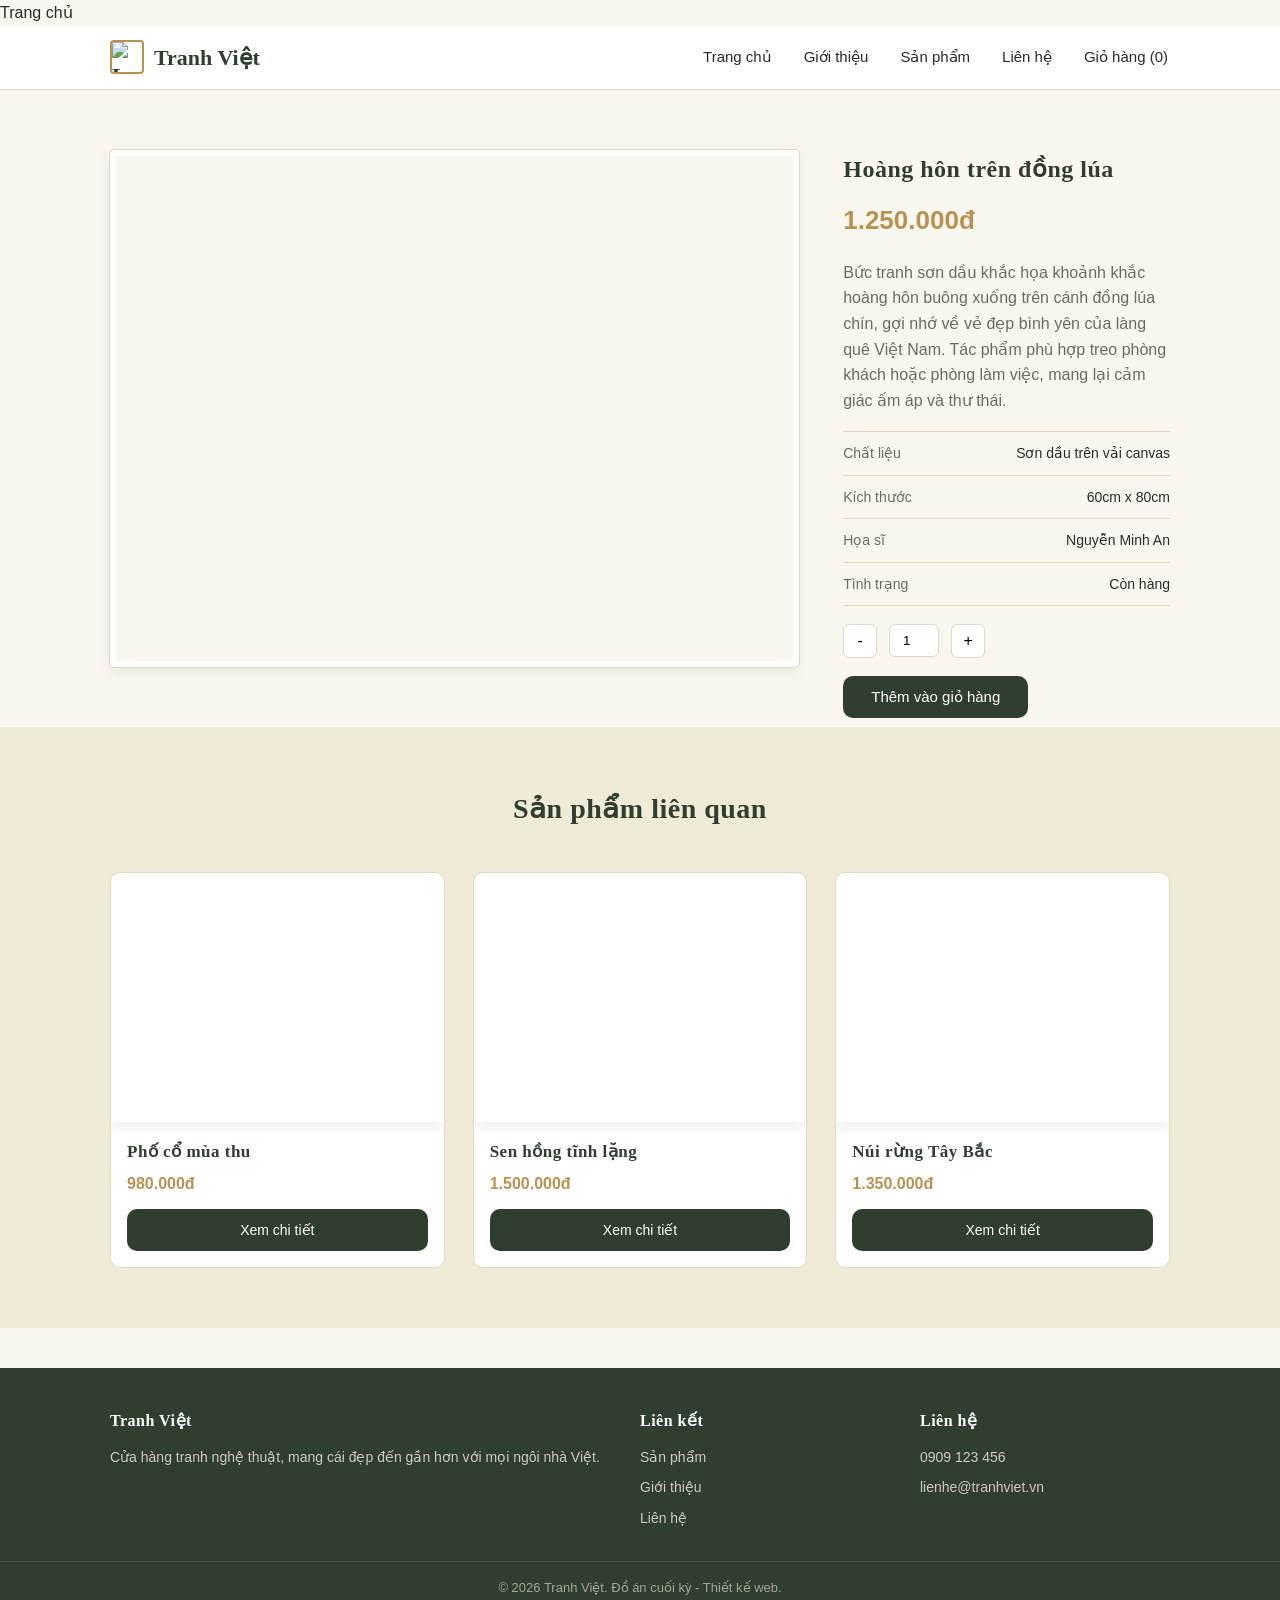
==== html/chi-tiet.html @ 5d52f6d8 "update" ====
<!DOCTYPE html>
<html lang="vi">
<head>
<meta charset="UTF-8">
<meta name="viewport" content="width=device-width, initial-scale=1.0">
<title>Tranh Việt - Chi tiết sản phẩm</title>
<link rel="stylesheet" href="../css/style.css">
<script src="../js/script.js"></script>
<a href="../index.html">Trang chủ</a>
</head>
<body>

<header>
  <div class="header-inner">
    <a href="index.html" class="logo">
      <img src="assets/logo.jpg" alt="Logo Tranh Việt" class="khung">
      Tranh Việt
    </a>
    <nav>
      <ul>
        <li><a href="index.html">Trang chủ</a></li>
        <li><a href="gioi-thieu.html">Giới thiệu</a></li>
        <li><a href="san-pham.html">Sản phẩm</a></li>
        <li><a href="lien-he.html">Liên hệ</a></li>
        <li><a href="#">Giỏ hàng (<span id="so-gio-hang">0</span>)</a></li>
      </ul>
    </nav>
    <button class="menu-toggle" aria-label="Mở menu">
      <span></span><span></span><span></span>
    </button>
  </div>
</header>

<section>
  <div class="container chi-tiet-luoi">

    <div class="tranh-art" style="background-image: url('assets/tranh1.jpg');"></div>

    <div class="chi-tiet-thong-tin">
      <h1>Hoàng hôn trên đồng lúa</h1>
      <p class="gia">1.250.000đ</p>
      <p style="color:var(--chu-nhat);">
        Bức tranh sơn dầu khắc họa khoảnh khắc hoàng hôn buông xuống trên cánh đồng lúa chín,
        gợi nhớ về vẻ đẹp bình yên của làng quê Việt Nam. Tác phẩm phù hợp treo phòng khách
        hoặc phòng làm việc, mang lại cảm giác ấm áp và thư thái.
      </p>

      <ul>
        <li><span>Chất liệu</span><span>Sơn dầu trên vải canvas</span></li>
        <li><span>Kích thước</span><span>60cm x 80cm</span></li>
        <li><span>Họa sĩ</span><span>Nguyễn Minh An</span></li>
        <li><span>Tình trạng</span><span>Còn hàng</span></li>
      </ul>

      <div class="so-luong">
        <button id="giam-so-luong" type="button">-</button>
        <input type="number" id="so-luong-mua" value="1" min="1">
        <button id="tang-so-luong" type="button">+</button>
      </div>

      <button class="btn" data-them-gio="Hoàng hôn trên đồng lúa" data-gia="1250000">Thêm vào giỏ hàng</button>
    </div>

  </div>
</section>

<section style="background: var(--nen-toi);">
  <div class="container">
    <div class="tieu-de-section">
      <h2>Sản phẩm liên quan</h2>
    </div>
    <div class="luoi-san-pham">
      <div class="the-san-pham">
        <div class="tranh-art" style="background-image: url('assets/tranh2.jpg');"></div>
        <div class="the-san-pham-noidung">
          <h3>Phố cổ mùa thu</h3>
          <p class="gia">980.000đ</p>
          <a href="chi-tiet.html" class="btn">Xem chi tiết</a>
        </div>
      </div>
      <div class="the-san-pham">
        <div class="tranh-art" style="background-image: url('assets/tranh3.jpg');"></div>
        <div class="the-san-pham-noidung">
          <h3>Sen hồng tĩnh lặng</h3>
          <p class="gia">1.500.000đ</p>
          <a href="chi-tiet.html" class="btn">Xem chi tiết</a>
        </div>
      </div>
      <div class="the-san-pham">
        <div class="tranh-art" style="background-image: url('assets/tranh6.jpg');"></div>
        <div class="the-san-pham-noidung">
          <h3>Núi rừng Tây Bắc</h3>
          <p class="gia">1.350.000đ</p>
          <a href="chi-tiet.html" class="btn">Xem chi tiết</a>
        </div>
      </div>
    </div>
  </div>
</section>

<footer>
  <div class="container footer-luoi">
    <div>
      <h3>Tranh Việt</h3>
      <p>Cửa hàng tranh nghệ thuật, mang cái đẹp đến gần hơn với mọi ngôi nhà Việt.</p>
    </div>
    <div>
      <h3>Liên kết</h3>
      <ul>
        <li><a href="san-pham.html">Sản phẩm</a></li>
        <li><a href="gioi-thieu.html">Giới thiệu</a></li>
        <li><a href="lien-he.html">Liên hệ</a></li>
      </ul>
    </div>
    <div>
      <h3>Liên hệ</h3>
      <ul>
        <li>0909 123 456</li>
        <li>lienhe@tranhviet.vn</li>
      </ul>
    </div>
  </div>
  <div class="footer-duoi">© 2026 Tranh Việt. Đồ án cuối kỳ - Thiết kế web.</div>
</footer>

<button id="len-dau-trang">↑</button>

<script src="js/script.js"></script>
</body>
</html>
---- css/style.css ----
/* ===== Biến màu & font dùng chung ===== */
:root {
  --nen: #faf7f1;
  --nen-toi: #f0ead9;
  --chu: #2a2a28;
  --chu-nhat: #6b6a63;
  --xanh: #2f3e2e;
  --vang: #b9924f;
  --vien: #e2d9c4;
  --trang: #ffffff;
  --bo-vien: 10px;
}

* {
  box-sizing: border-box;
  margin: 0;
  padding: 0;
}

body {
  font-family: "Segoe UI", Roboto, Arial, sans-serif;
  background: var(--nen);
  color: var(--chu);
  line-height: 1.6;
}

h1, h2, h3 {
  font-family: Georgia, "Times New Roman", serif;
  color: var(--xanh);
  letter-spacing: 0.5px;
}

a {
  color: inherit;
  text-decoration: none;
}

img {
  max-width: 100%;
  display: block;
}

.container {
  max-width: 1100px;
  margin: 0 auto;
  padding: 0 20px;
}

/* ===== Header ===== */
header {
  background: var(--trang);
  border-bottom: 1px solid var(--vien);
  position: sticky;
  top: 0;
  z-index: 100;
}

.header-inner {
  display: flex;
  align-items: center;
  justify-content: space-between;
  padding: 14px 20px;
  max-width: 1100px;
  margin: 0 auto;
}

.logo {
  display: flex;
  align-items: center;
  gap: 10px;
  font-family: Georgia, serif;
  font-size: 22px;
  font-weight: bold;
  color: var(--xanh);
}

.logo .khung {
  width: 34px;
  height: 34px;
  border: 2px solid var(--vang);
  border-radius: 4px;
  object-fit: cover;
}

nav ul {
  list-style: none;
  display: flex;
  gap: 28px;
}

nav a {
  font-size: 15px;
  color: var(--chu);
  padding: 6px 2px;
  border-bottom: 2px solid transparent;
  transition: border-color 0.2s, color 0.2s;
}

nav a:hover,
nav a.active {
  color: var(--vang);
  border-bottom-color: var(--vang);
}

.menu-toggle {
  display: none;
  flex-direction: column;
  gap: 5px;
  background: none;
  border: none;
  cursor: pointer;
}

.menu-toggle span {
  width: 24px;
  height: 2px;
  background: var(--xanh);
}

/* ===== Hero ===== */
.hero {
  background: var(--nen-toi);
  padding: 70px 0;
  text-align: center;
}

.hero h1 {
  font-size: 38px;
  margin-bottom: 14px;
}

.hero p {
  color: var(--chu-nhat);
  max-width: 560px;
  margin: 0 auto 26px;
}

.btn {
  display: inline-block;
  background: var(--xanh);
  color: var(--trang);
  padding: 12px 28px;
  border-radius: var(--bo-vien);
  border: none;
  cursor: pointer;
  font-size: 15px;
  transition: background 0.2s;
}

.btn:hover {
  background: var(--vang);
}

.btn-vien {
  background: transparent;
  border: 1px solid var(--xanh);
  color: var(--xanh);
}

.btn-vien:hover {
  background: var(--xanh);
  color: var(--trang);
}

/* ===== Section chung ===== */
section {
  padding: 60px 0;
}

.tieu-de-section {
  text-align: center;
  margin-bottom: 40px;
}

.tieu-de-section h2 {
  font-size: 28px;
  margin-bottom: 8px;
}

.tieu-de-section p {
  color: var(--chu-nhat);
}

/* ===== Khung tranh giả lập (không dùng ảnh thật) ===== */
.tranh-art {
  aspect-ratio: 4 / 3;
  border-radius: 4px;
  border: 6px solid var(--trang);
  outline: 1px solid var(--vien);
  box-shadow: 0 4px 14px rgba(0,0,0,0.08);
  background-size: cover;
  background-position: center;
}

/* ===== Grid sản phẩm ===== */
.luoi-san-pham {
  display: grid;
  grid-template-columns: repeat(auto-fit, minmax(230px, 1fr));
  gap: 28px;
}

.the-san-pham {
  background: var(--trang);
  border: 1px solid var(--vien);
  border-radius: var(--bo-vien);
  overflow: hidden;
  transition: transform 0.2s, box-shadow 0.2s;
}

.the-san-pham:hover {
  transform: translateY(-4px);
  box-shadow: 0 10px 22px rgba(0,0,0,0.08);
}

.the-san-pham .tranh-art {
  border-radius: 0;
  border: none;
  outline: none;
}

.the-san-pham-noidung {
  padding: 16px;
}

.the-san-pham h3 {
  font-size: 17px;
  margin-bottom: 4px;
}

.the-san-pham .gia {
  color: var(--vang);
  font-weight: bold;
  margin: 6px 0 12px;
}

.the-san-pham .btn {
  width: 100%;
  text-align: center;
  padding: 10px;
  font-size: 14px;
}

/* ===== Bộ lọc sản phẩm ===== */
.bo-loc {
  display: flex;
  gap: 10px;
  justify-content: center;
  flex-wrap: wrap;
  margin-bottom: 36px;
}

.bo-loc button {
  background: var(--trang);
  border: 1px solid var(--vien);
  padding: 8px 18px;
  border-radius: 20px;
  cursor: pointer;
  font-size: 14px;
  transition: 0.2s;
}

.bo-loc button:hover,
.bo-loc button.active {
  background: var(--xanh);
  color: var(--trang);
  border-color: var(--xanh);
}

/* ===== Giới thiệu / About ===== */
.gioi-thieu-luoi {
  display: grid;
  grid-template-columns: 1fr 1fr;
  gap: 40px;
  align-items: center;
}

.gia-tri-luoi {
  display: grid;
  grid-template-columns: repeat(auto-fit, minmax(200px, 1fr));
  gap: 24px;
  margin-top: 20px;
}

.gia-tri {
  background: var(--trang);
  border: 1px solid var(--vien);
  border-radius: var(--bo-vien);
  padding: 24px;
  text-align: center;
}

.gia-tri .bieu-tuong {
  font-size: 30px;
  margin-bottom: 10px;
}

/* ===== Chi tiết sản phẩm ===== */
.chi-tiet-luoi {
  display: grid;
  grid-template-columns: 1fr 1fr;
  gap: 44px;
}

.chi-tiet-thong-tin .gia {
  font-size: 26px;
  color: var(--vang);
  font-weight: bold;
  margin: 12px 0 18px;
}

.chi-tiet-thong-tin ul {
  list-style: none;
  margin: 18px 0;
  border-top: 1px solid var(--vien);
}

.chi-tiet-thong-tin li {
  display: flex;
  justify-content: space-between;
  padding: 10px 0;
  border-bottom: 1px solid var(--vien);
  font-size: 14px;
}

.chi-tiet-thong-tin li span:first-child {
  color: var(--chu-nhat);
}

.so-luong {
  display: flex;
  align-items: center;
  gap: 12px;
  margin: 18px 0;
}

.so-luong button {
  width: 34px;
  height: 34px;
  border: 1px solid var(--vien);
  background: var(--trang);
  cursor: pointer;
  border-radius: 6px;
  font-size: 16px;
}

.so-luong input {
  width: 50px;
  text-align: center;
  padding: 8px;
  border: 1px solid var(--vien);
  border-radius: 6px;
}

/* ===== Liên hệ ===== */
.lien-he-luoi {
  display: grid;
  grid-template-columns: 1fr 1fr;
  gap: 44px;
}

.thong-tin-lh li {
  margin-bottom: 16px;
  display: flex;
  gap: 12px;
}

.thong-tin-lh .bieu-tuong {
  color: var(--vang);
  font-size: 18px;
}

form .truong {
  margin-bottom: 16px;
}

form label {
  display: block;
  margin-bottom: 6px;
  font-size: 14px;
  color: var(--chu-nhat);
}

form input,
form textarea {
  width: 100%;
  padding: 11px 12px;
  border: 1px solid var(--vien);
  border-radius: 6px;
  font-family: inherit;
  font-size: 14px;
}

form textarea {
  resize: vertical;
  min-height: 110px;
}

.thong-bao {
  margin-top: 14px;
  padding: 12px;
  border-radius: 6px;
  font-size: 14px;
  display: none;
}

.thong-bao.hien {
  display: block;
}

.thong-bao.thanh-cong {
  background: #e7f3e6;
  color: #2f6b2c;
  border: 1px solid #bfe0bd;
}

.thong-bao.loi {
  background: #fbe8e6;
  color: #a13a30;
  border: 1px solid #f0c3bd;
}

/* ===== Footer ===== */
footer {
  background: var(--xanh);
  color: #e7e4da;
  padding: 40px 0 20px;
  margin-top: 40px;
}

.footer-luoi {
  display: grid;
  grid-template-columns: 2fr 1fr 1fr;
  gap: 30px;
  margin-bottom: 24px;
}

footer h3 {
  color: var(--trang);
  font-size: 16px;
  margin-bottom: 12px;
}

footer p, footer li {
  font-size: 14px;
  color: #cfcbbd;
}

footer ul {
  list-style: none;
}

footer li {
  margin-bottom: 8px;
}

footer li a:hover {
  color: var(--vang);
}

.footer-duoi {
  text-align: center;
  font-size: 13px;
  color: #a9a696;
  border-top: 1px solid #45543f;
  padding-top: 16px;
}

/* ===== Nút lên đầu trang ===== */
#len-dau-trang {
  position: fixed;
  bottom: 24px;
  right: 24px;
  width: 42px;
  height: 42px;
  border-radius: 50%;
  background: var(--xanh);
  color: var(--trang);
  border: none;
  cursor: pointer;
  font-size: 18px;
  display: none;
  align-items: center;
  justify-content: center;
  box-shadow: 0 4px 10px rgba(0,0,0,0.2);
}

#len-dau-trang.hien {
  display: flex;
}

/* ===== Responsive ===== */
@media (max-width: 760px) {
  nav {
    position: fixed;
    top: 63px;
    left: 0;
    right: 0;
    background: var(--trang);
    border-bottom: 1px solid var(--vien);
    display: none;
  }

  nav.mo {
    display: block;
  }

  nav ul {
    flex-direction: column;
    padding: 16px 20px;
    gap: 16px;
  }

  .menu-toggle {
    display: flex;
  }

  .gioi-thieu-luoi,
  .chi-tiet-luoi,
  .lien-he-luoi {
    grid-template-columns: 1fr;
  }

  .footer-luoi {
    grid-template-columns: 1fr;
  }

  .hero h1 {
    font-size: 28px;
  }
}
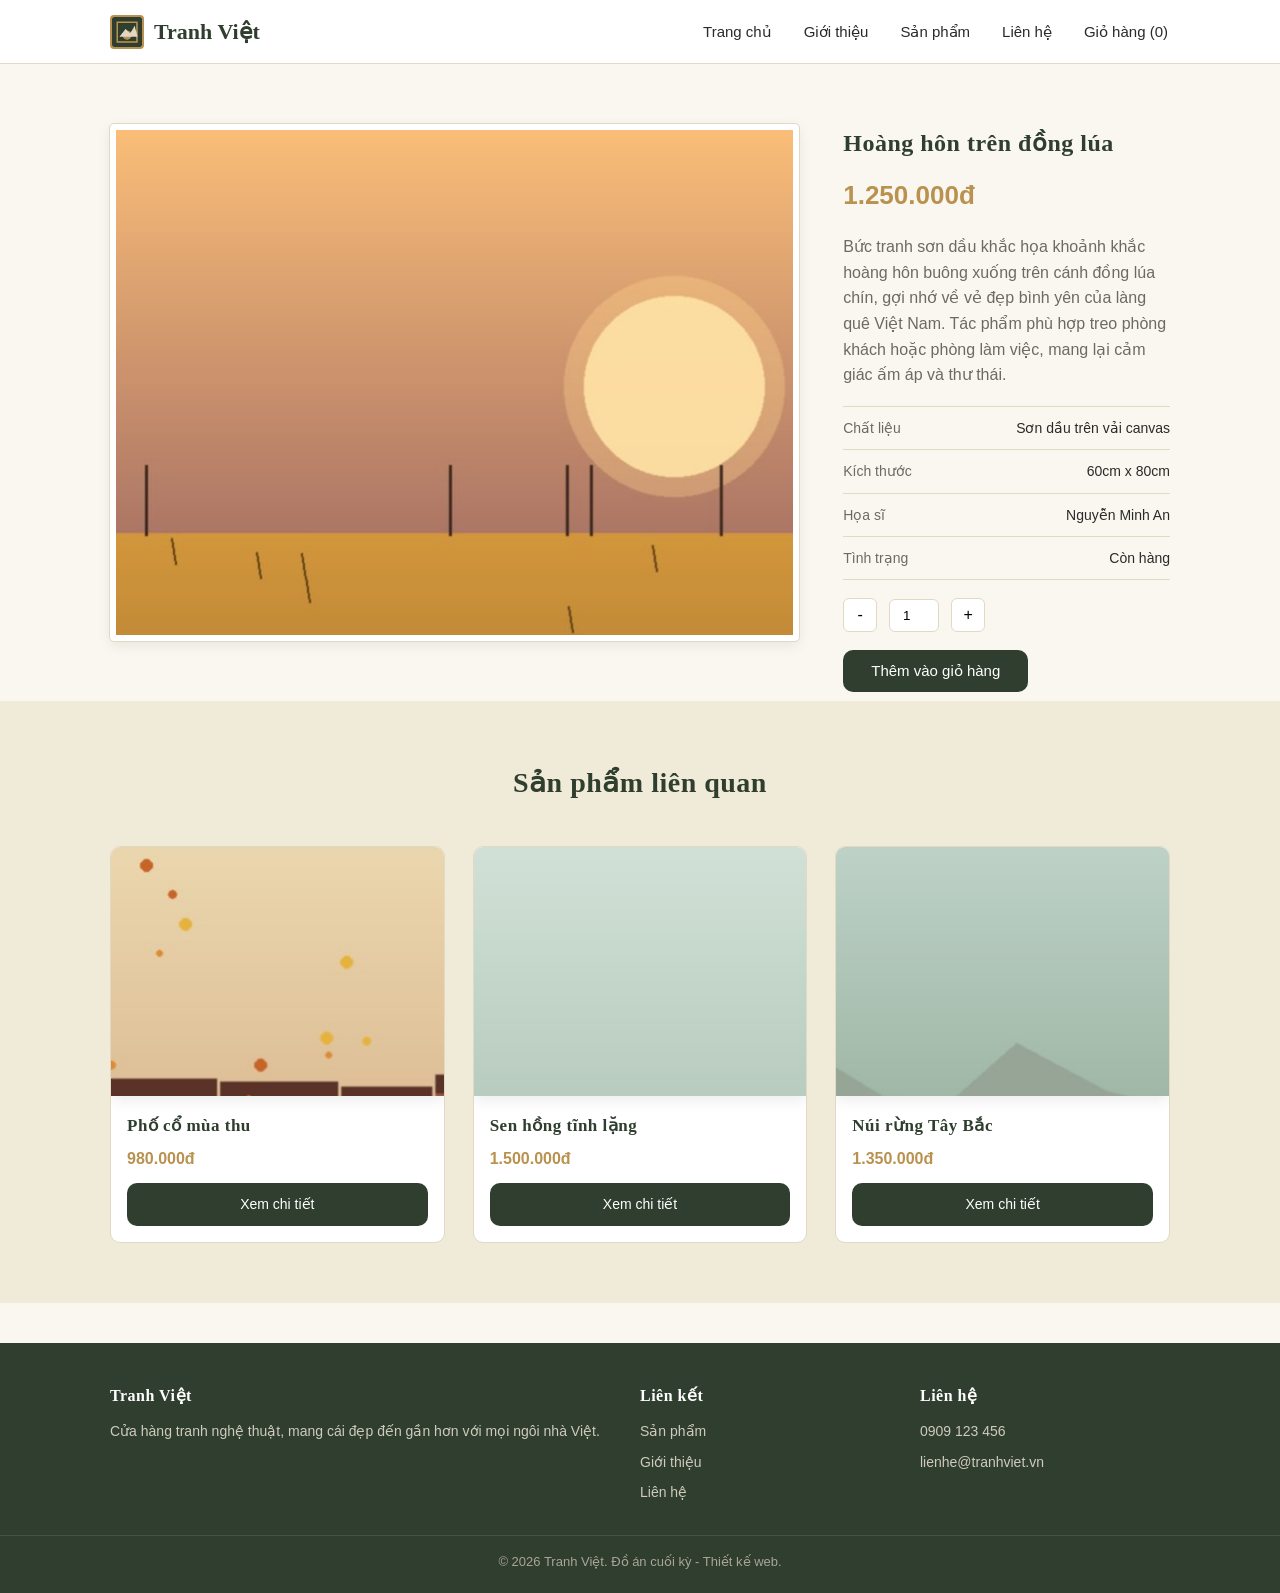
==== commit af7b0a75: "update" ====
--- a/html/chi-tiet.html
+++ b/html/chi-tiet.html
@@ -5,20 +5,18 @@
 <meta name="viewport" content="width=device-width, initial-scale=1.0">
 <title>Tranh Việt - Chi tiết sản phẩm</title>
 <link rel="stylesheet" href="../css/style.css">
-<script src="../js/script.js"></script>
-<a href="../index.html">Trang chủ</a>
 </head>
 <body>
 
 <header>
   <div class="header-inner">
-    <a href="index.html" class="logo">
-      <img src="assets/logo.jpg" alt="Logo Tranh Việt" class="khung">
+    <a href="../index.html" class="logo">
+      <img src="../assets/logo.jpg" alt="Logo Tranh Việt" class="khung">
       Tranh Việt
     </a>
     <nav>
       <ul>
-        <li><a href="index.html">Trang chủ</a></li>
+        <li><a href="../index.html">Trang chủ</a></li>
         <li><a href="gioi-thieu.html">Giới thiệu</a></li>
         <li><a href="san-pham.html">Sản phẩm</a></li>
         <li><a href="lien-he.html">Liên hệ</a></li>
@@ -34,7 +32,7 @@
 <section>
   <div class="container chi-tiet-luoi">
 
-    <div class="tranh-art" style="background-image: url('assets/tranh1.jpg');"></div>
+    <div class="tranh-art" style="background-image: url('../assets/tranh1.jpg');"></div>
 
     <div class="chi-tiet-thong-tin">
       <h1>Hoàng hôn trên đồng lúa</h1>
@@ -71,7 +69,7 @@
     </div>
     <div class="luoi-san-pham">
       <div class="the-san-pham">
-        <div class="tranh-art" style="background-image: url('assets/tranh2.jpg');"></div>
+        <div class="tranh-art" style="background-image: url('../assets/tranh2.jpg');"></div>
         <div class="the-san-pham-noidung">
           <h3>Phố cổ mùa thu</h3>
           <p class="gia">980.000đ</p>
@@ -79,7 +77,7 @@
         </div>
       </div>
       <div class="the-san-pham">
-        <div class="tranh-art" style="background-image: url('assets/tranh3.jpg');"></div>
+        <div class="tranh-art" style="background-image: url('../assets/tranh3.jpg');"></div>
         <div class="the-san-pham-noidung">
           <h3>Sen hồng tĩnh lặng</h3>
           <p class="gia">1.500.000đ</p>
@@ -87,7 +85,7 @@
         </div>
       </div>
       <div class="the-san-pham">
-        <div class="tranh-art" style="background-image: url('assets/tranh6.jpg');"></div>
+        <div class="tranh-art" style="background-image: url('../assets/tranh6.jpg');"></div>
         <div class="the-san-pham-noidung">
           <h3>Núi rừng Tây Bắc</h3>
           <p class="gia">1.350.000đ</p>
@@ -125,6 +123,6 @@
 
 <button id="len-dau-trang">↑</button>
 
-<script src="js/script.js"></script>
+<script src="../js/script.js"></script>
 </body>
 </html>
--- a/css/style.css
+++ b/css/style.css
@@ -78,8 +78,8 @@
   width: 34px;
   height: 34px;
   border: 2px solid var(--vang);
+  background: linear-gradient(135deg, #b9924f, #2f3e2e);
   border-radius: 4px;
-  object-fit: cover;
 }
 
 nav ul {
@@ -188,8 +188,6 @@
   border: 6px solid var(--trang);
   outline: 1px solid var(--vien);
   box-shadow: 0 4px 14px rgba(0,0,0,0.08);
-  background-size: cover;
-  background-position: center;
 }
 
 /* ===== Grid sản phẩm ===== */
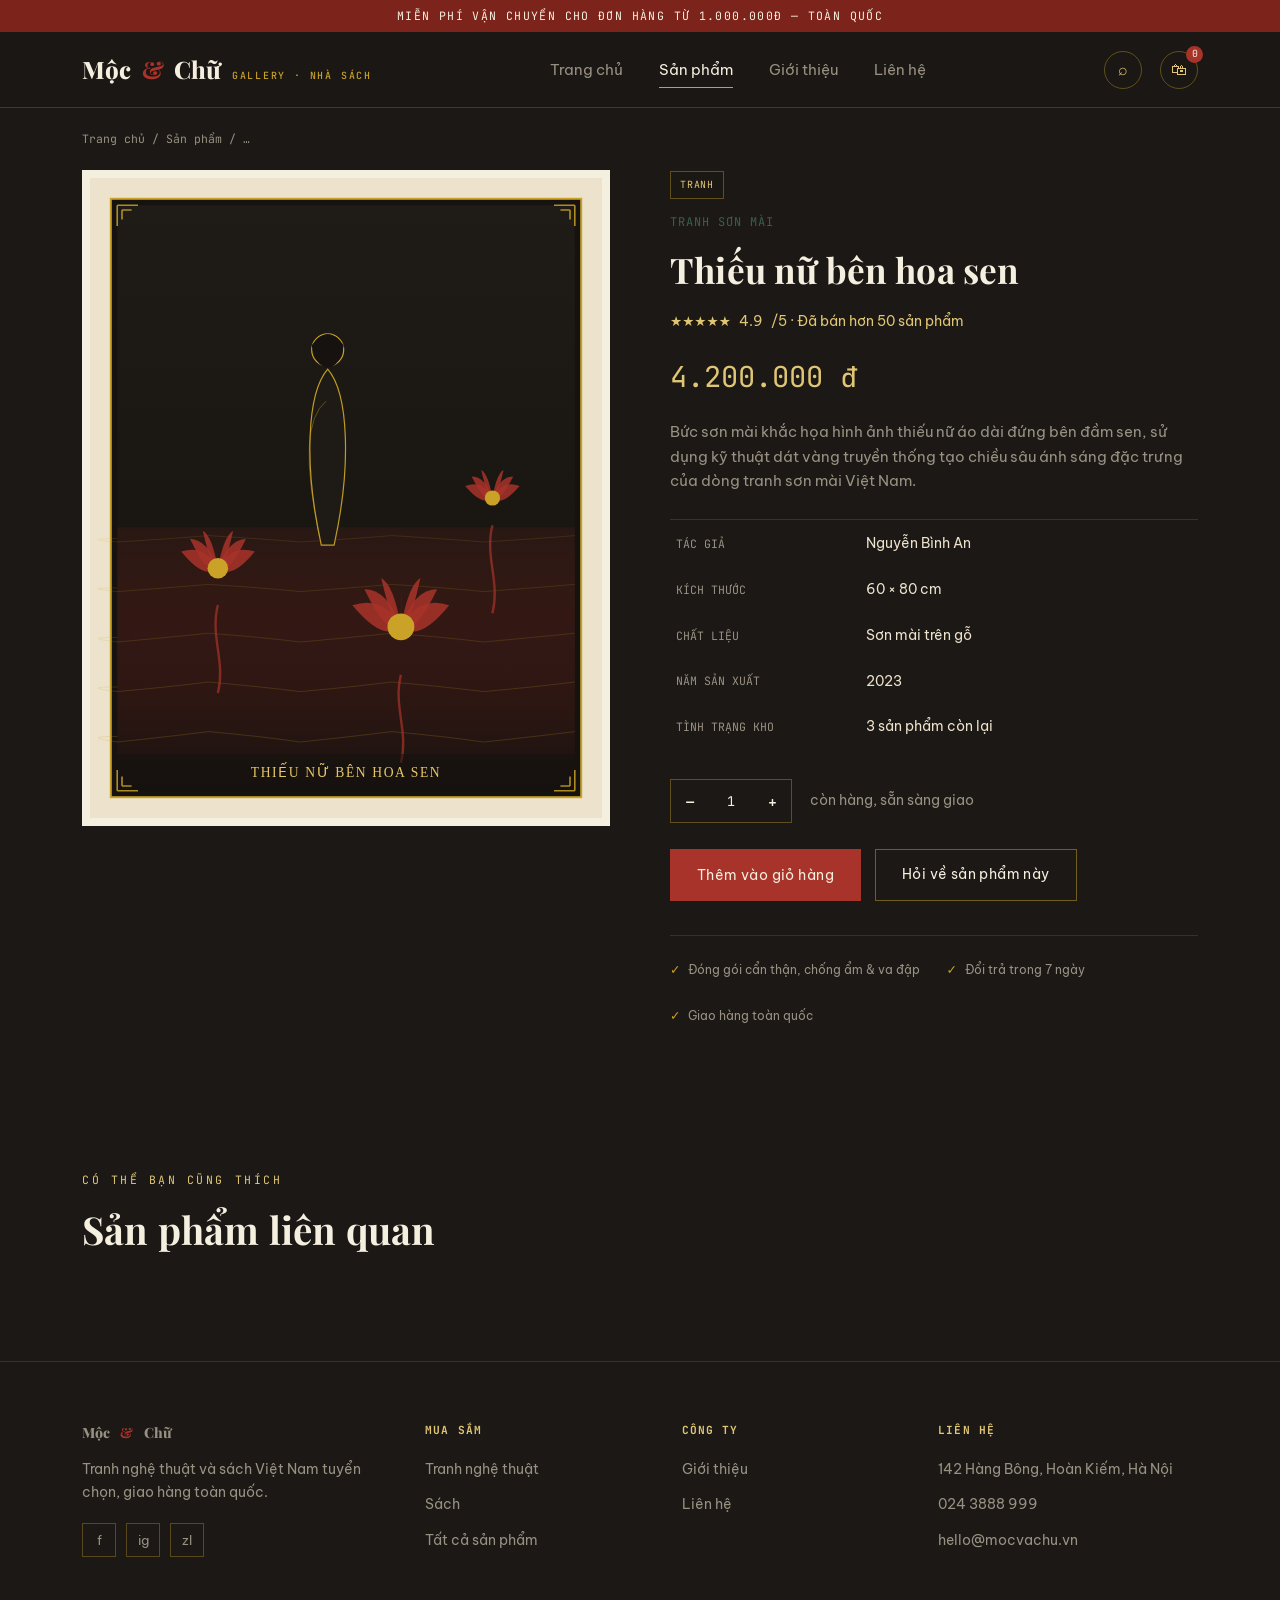
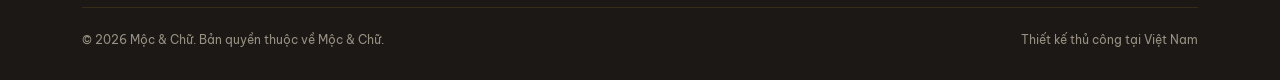
==== commit c5e1c671: "update" ====
--- a/html/chi-tiet.html
+++ b/html/chi-tiet.html
@@ -3,125 +3,135 @@
 <head>
 <meta charset="UTF-8">
 <meta name="viewport" content="width=device-width, initial-scale=1.0">
-<title>Tranh Việt - Chi tiết sản phẩm</title>
+<title>Chi tiết sản phẩm — Mộc & Chữ</title>
 <link rel="stylesheet" href="../css/style.css">
 </head>
 <body>
 
-<header>
-  <div class="header-inner">
-    <a href="../index.html" class="logo">
-      <img src="../assets/logo.jpg" alt="Logo Tranh Việt" class="khung">
-      Tranh Việt
-    </a>
-    <nav>
-      <ul>
-        <li><a href="../index.html">Trang chủ</a></li>
-        <li><a href="gioi-thieu.html">Giới thiệu</a></li>
-        <li><a href="san-pham.html">Sản phẩm</a></li>
-        <li><a href="lien-he.html">Liên hệ</a></li>
-        <li><a href="#">Giỏ hàng (<span id="so-gio-hang">0</span>)</a></li>
-      </ul>
+<div class="strip">Miễn phí vận chuyển cho đơn hàng từ 1.000.000đ — Toàn quốc</div>
+
+<header class="site-header">
+  <div class="wrap">
+    <a href="../index.html" class="brand">Mộc <span class="mark">&</span> Chữ <small>Gallery · Nhà sách</small></a>
+    <nav class="nav-main">
+      <a href="../index.html">Trang chủ</a>
+      <a href="san-pham.html" class="active">Sản phẩm</a>
+      <a href="gioi-thieu.html">Giới thiệu</a>
+      <a href="lien-he.html">Liên hệ</a>
     </nav>
-    <button class="menu-toggle" aria-label="Mở menu">
-      <span></span><span></span><span></span>
-    </button>
+    <div class="header-actions">
+      <a class="icon-btn" href="san-pham.html" title="Tìm kiếm" aria-label="Tìm kiếm">⌕</a>
+      <a class="icon-btn" href="#" title="Giỏ hàng" aria-label="Giỏ hàng">
+        🛍
+        <span class="cart-count">0</span>
+      </a>
+      <button class="menu-toggle" aria-label="Mở menu">☰</button>
+    </div>
   </div>
 </header>
 
-<section>
-  <div class="container chi-tiet-luoi">
+<div class="breadcrumb">
+  <div class="wrap">
+    <a href="../index.html">Trang chủ</a> / <a href="san-pham.html">Sản phẩm</a> / <span id="breadcrumb-name">…</span>
+  </div>
+</div>
 
-    <div class="tranh-art" style="background-image: url('../assets/tranh1.jpg');"></div>
+<section id="detail-root">
+  <div class="wrap detail-grid">
+    <div class="detail-media">
+      <img id="detail-img" src="" alt="">
+    </div>
+    <div class="detail-info">
+      <span class="product-tag" id="detail-tag" style="position:static; display:inline-block;"></span>
+      <span class="product-cat" id="detail-cat" style="display:block; margin-top:14px;"></span>
+      <h1 id="detail-name"></h1>
+      <div class="detail-rating">★★★★★ <span id="detail-rating-val"></span>/5 · Đã bán hơn 50 sản phẩm</div>
+      <div class="detail-price" id="detail-price"></div>
+      <p class="detail-desc" id="detail-desc"></p>
 
-    <div class="chi-tiet-thong-tin">
-      <h1>Hoàng hôn trên đồng lúa</h1>
-      <p class="gia">1.250.000đ</p>
-      <p style="color:var(--chu-nhat);">
-        Bức tranh sơn dầu khắc họa khoảnh khắc hoàng hôn buông xuống trên cánh đồng lúa chín,
-        gợi nhớ về vẻ đẹp bình yên của làng quê Việt Nam. Tác phẩm phù hợp treo phòng khách
-        hoặc phòng làm việc, mang lại cảm giác ấm áp và thư thái.
-      </p>
+      <table class="spec-table">
+        <tr><td>Tác giả</td><td id="spec-artist"></td></tr>
+        <tr><td>Kích thước</td><td id="spec-size"></td></tr>
+        <tr><td>Chất liệu</td><td id="spec-material"></td></tr>
+        <tr><td>Năm sản xuất</td><td id="spec-year"></td></tr>
+        <tr><td>Tình trạng kho</td><td id="spec-stock"></td></tr>
+      </table>
 
-      <ul>
-        <li><span>Chất liệu</span><span>Sơn dầu trên vải canvas</span></li>
-        <li><span>Kích thước</span><span>60cm x 80cm</span></li>
-        <li><span>Họa sĩ</span><span>Nguyễn Minh An</span></li>
-        <li><span>Tình trạng</span><span>Còn hàng</span></li>
-      </ul>
-
-      <div class="so-luong">
-        <button id="giam-so-luong" type="button">-</button>
-        <input type="number" id="so-luong-mua" value="1" min="1">
-        <button id="tang-so-luong" type="button">+</button>
+      <div class="qty-row">
+        <div class="qty-stepper">
+          <button id="qty-minus" type="button" aria-label="Giảm số lượng">–</button>
+          <input id="qty-input" type="text" value="1" inputmode="numeric" aria-label="Số lượng">
+          <button id="qty-plus" type="button" aria-label="Tăng số lượng">+</button>
+        </div>
+        <span style="color:var(--paper-60); font-size:.85rem;">còn hàng, sẵn sàng giao</span>
       </div>
 
-      <button class="btn" data-them-gio="Hoàng hôn trên đồng lúa" data-gia="1250000">Thêm vào giỏ hàng</button>
-    </div>
+      <div class="detail-actions">
+        <button class="btn btn-primary" id="add-to-cart">Thêm vào giỏ hàng</button>
+        <a href="lien-he.html" class="btn btn-ghost">Hỏi về sản phẩm này</a>
+      </div>
 
-  </div>
-</section>
-
-<section style="background: var(--nen-toi);">
-  <div class="container">
-    <div class="tieu-de-section">
-      <h2>Sản phẩm liên quan</h2>
-    </div>
-    <div class="luoi-san-pham">
-      <div class="the-san-pham">
-        <div class="tranh-art" style="background-image: url('../assets/tranh2.jpg');"></div>
-        <div class="the-san-pham-noidung">
-          <h3>Phố cổ mùa thu</h3>
-          <p class="gia">980.000đ</p>
-          <a href="chi-tiet.html" class="btn">Xem chi tiết</a>
-        </div>
-      </div>
-      <div class="the-san-pham">
-        <div class="tranh-art" style="background-image: url('../assets/tranh3.jpg');"></div>
-        <div class="the-san-pham-noidung">
-          <h3>Sen hồng tĩnh lặng</h3>
-          <p class="gia">1.500.000đ</p>
-          <a href="chi-tiet.html" class="btn">Xem chi tiết</a>
-        </div>
-      </div>
-      <div class="the-san-pham">
-        <div class="tranh-art" style="background-image: url('../assets/tranh6.jpg');"></div>
-        <div class="the-san-pham-noidung">
-          <h3>Núi rừng Tây Bắc</h3>
-          <p class="gia">1.350.000đ</p>
-          <a href="chi-tiet.html" class="btn">Xem chi tiết</a>
-        </div>
+      <div class="trust-row">
+        <div><span class="g">✓</span> Đóng gói cẩn thận, chống ẩm &amp; va đập</div>
+        <div><span class="g">✓</span> Đổi trả trong 7 ngày</div>
+        <div><span class="g">✓</span> Giao hàng toàn quốc</div>
       </div>
     </div>
   </div>
 </section>
 
-<footer>
-  <div class="container footer-luoi">
-    <div>
-      <h3>Tranh Việt</h3>
-      <p>Cửa hàng tranh nghệ thuật, mang cái đẹp đến gần hơn với mọi ngôi nhà Việt.</p>
+<section class="section">
+  <div class="wrap">
+    <div class="related-heading">
+      <span class="eyebrow">Có thể bạn cũng thích</span>
+      <h2 class="section-title">Sản phẩm liên quan</h2>
     </div>
-    <div>
-      <h3>Liên kết</h3>
-      <ul>
-        <li><a href="san-pham.html">Sản phẩm</a></li>
-        <li><a href="gioi-thieu.html">Giới thiệu</a></li>
-        <li><a href="lien-he.html">Liên hệ</a></li>
-      </ul>
+    <div class="product-grid" id="related-grid"></div>
+  </div>
+</section>
+
+<footer class="site-footer">
+  <div class="wrap">
+    <div class="footer-grid">
+      <div class="footer-brand">
+        <a href="../index.html" class="brand">Mộc <span class="mark">&</span> Chữ</a>
+        <p>Tranh nghệ thuật và sách Việt Nam tuyển chọn, giao hàng toàn quốc.</p>
+        <div class="social-row">
+          <a href="#" aria-label="Facebook">f</a>
+          <a href="#" aria-label="Instagram">ig</a>
+          <a href="#" aria-label="Zalo">zl</a>
+        </div>
+      </div>
+      <div>
+        <h5>Mua sắm</h5>
+        <ul>
+          <li><a href="san-pham.html?type=tranh">Tranh nghệ thuật</a></li>
+          <li><a href="san-pham.html?type=sach">Sách</a></li>
+          <li><a href="san-pham.html">Tất cả sản phẩm</a></li>
+        </ul>
+      </div>
+      <div>
+        <h5>Công ty</h5>
+        <ul>
+          <li><a href="gioi-thieu.html">Giới thiệu</a></li>
+          <li><a href="lien-he.html">Liên hệ</a></li>
+        </ul>
+      </div>
+      <div>
+        <h5>Liên hệ</h5>
+        <ul>
+          <li><a href="#">142 Hàng Bông, Hoàn Kiếm, Hà Nội</a></li>
+          <li><a href="tel:+84243888999">024 3888 999</a></li>
+          <li><a href="mailto:hello@mocvachu.vn">hello@mocvachu.vn</a></li>
+        </ul>
+      </div>
     </div>
-    <div>
-      <h3>Liên hệ</h3>
-      <ul>
-        <li>0909 123 456</li>
-        <li>lienhe@tranhviet.vn</li>
-      </ul>
+    <div class="footer-bottom">
+      <span>© 2026 Mộc & Chữ. Bản quyền thuộc về Mộc & Chữ.</span>
+      <span>Thiết kế thủ công tại Việt Nam</span>
     </div>
   </div>
-  <div class="footer-duoi">© 2026 Tranh Việt. Đồ án cuối kỳ - Thiết kế web.</div>
 </footer>
-
-<button id="len-dau-trang">↑</button>
 
 <script src="../js/script.js"></script>
 </body>
--- a/css/style.css
+++ b/css/style.css
@@ -1,528 +1,775 @@
-/* ===== Biến màu & font dùng chung ===== */
-:root {
-  --nen: #faf7f1;
-  --nen-toi: #f0ead9;
-  --chu: #2a2a28;
-  --chu-nhat: #6b6a63;
-  --xanh: #2f3e2e;
-  --vang: #b9924f;
-  --vien: #e2d9c4;
-  --trang: #ffffff;
-  --bo-vien: 10px;
-}
-
-* {
-  box-sizing: border-box;
-  margin: 0;
-  padding: 0;
-}
-
-body {
-  font-family: "Segoe UI", Roboto, Arial, sans-serif;
-  background: var(--nen);
-  color: var(--chu);
-  line-height: 1.6;
-}
-
-h1, h2, h3 {
-  font-family: Georgia, "Times New Roman", serif;
-  color: var(--xanh);
-  letter-spacing: 0.5px;
-}
-
-a {
-  color: inherit;
-  text-decoration: none;
-}
-
-img {
-  max-width: 100%;
-  display: block;
-}
-
-.container {
-  max-width: 1100px;
-  margin: 0 auto;
-  padding: 0 20px;
-}
-
-/* ===== Header ===== */
-header {
-  background: var(--trang);
-  border-bottom: 1px solid var(--vien);
-  position: sticky;
-  top: 0;
-  z-index: 100;
-}
-
-.header-inner {
-  display: flex;
-  align-items: center;
-  justify-content: space-between;
-  padding: 14px 20px;
-  max-width: 1100px;
-  margin: 0 auto;
-}
-
-.logo {
-  display: flex;
-  align-items: center;
-  gap: 10px;
-  font-family: Georgia, serif;
-  font-size: 22px;
-  font-weight: bold;
-  color: var(--xanh);
-}
-
-.logo .khung {
-  width: 34px;
-  height: 34px;
-  border: 2px solid var(--vang);
-  background: linear-gradient(135deg, #b9924f, #2f3e2e);
-  border-radius: 4px;
-}
-
-nav ul {
-  list-style: none;
-  display: flex;
-  gap: 28px;
-}
-
-nav a {
-  font-size: 15px;
-  color: var(--chu);
-  padding: 6px 2px;
-  border-bottom: 2px solid transparent;
-  transition: border-color 0.2s, color 0.2s;
-}
-
-nav a:hover,
-nav a.active {
-  color: var(--vang);
-  border-bottom-color: var(--vang);
-}
-
-.menu-toggle {
-  display: none;
-  flex-direction: column;
-  gap: 5px;
-  background: none;
-  border: none;
-  cursor: pointer;
-}
-
-.menu-toggle span {
-  width: 24px;
-  height: 2px;
-  background: var(--xanh);
-}
-
-/* ===== Hero ===== */
-.hero {
-  background: var(--nen-toi);
-  padding: 70px 0;
-  text-align: center;
-}
-
-.hero h1 {
-  font-size: 38px;
-  margin-bottom: 14px;
-}
-
-.hero p {
-  color: var(--chu-nhat);
-  max-width: 560px;
-  margin: 0 auto 26px;
-}
-
-.btn {
-  display: inline-block;
-  background: var(--xanh);
-  color: var(--trang);
-  padding: 12px 28px;
-  border-radius: var(--bo-vien);
-  border: none;
-  cursor: pointer;
-  font-size: 15px;
-  transition: background 0.2s;
-}
-
-.btn:hover {
-  background: var(--vang);
-}
-
-.btn-vien {
-  background: transparent;
-  border: 1px solid var(--xanh);
-  color: var(--xanh);
-}
-
-.btn-vien:hover {
-  background: var(--xanh);
-  color: var(--trang);
-}
-
-/* ===== Section chung ===== */
-section {
-  padding: 60px 0;
-}
-
-.tieu-de-section {
-  text-align: center;
-  margin-bottom: 40px;
-}
-
-.tieu-de-section h2 {
-  font-size: 28px;
-  margin-bottom: 8px;
-}
-
-.tieu-de-section p {
-  color: var(--chu-nhat);
-}
-
-/* ===== Khung tranh giả lập (không dùng ảnh thật) ===== */
-.tranh-art {
-  aspect-ratio: 4 / 3;
-  border-radius: 4px;
-  border: 6px solid var(--trang);
-  outline: 1px solid var(--vien);
-  box-shadow: 0 4px 14px rgba(0,0,0,0.08);
-}
-
-/* ===== Grid sản phẩm ===== */
-.luoi-san-pham {
-  display: grid;
-  grid-template-columns: repeat(auto-fit, minmax(230px, 1fr));
-  gap: 28px;
-}
-
-.the-san-pham {
-  background: var(--trang);
-  border: 1px solid var(--vien);
-  border-radius: var(--bo-vien);
-  overflow: hidden;
-  transition: transform 0.2s, box-shadow 0.2s;
-}
-
-.the-san-pham:hover {
-  transform: translateY(-4px);
-  box-shadow: 0 10px 22px rgba(0,0,0,0.08);
-}
-
-.the-san-pham .tranh-art {
-  border-radius: 0;
-  border: none;
-  outline: none;
-}
-
-.the-san-pham-noidung {
-  padding: 16px;
-}
-
-.the-san-pham h3 {
-  font-size: 17px;
-  margin-bottom: 4px;
-}
-
-.the-san-pham .gia {
-  color: var(--vang);
-  font-weight: bold;
-  margin: 6px 0 12px;
-}
-
-.the-san-pham .btn {
-  width: 100%;
-  text-align: center;
-  padding: 10px;
-  font-size: 14px;
-}
-
-/* ===== Bộ lọc sản phẩm ===== */
-.bo-loc {
-  display: flex;
-  gap: 10px;
-  justify-content: center;
-  flex-wrap: wrap;
-  margin-bottom: 36px;
-}
-
-.bo-loc button {
-  background: var(--trang);
-  border: 1px solid var(--vien);
-  padding: 8px 18px;
-  border-radius: 20px;
-  cursor: pointer;
-  font-size: 14px;
-  transition: 0.2s;
-}
-
-.bo-loc button:hover,
-.bo-loc button.active {
-  background: var(--xanh);
-  color: var(--trang);
-  border-color: var(--xanh);
-}
-
-/* ===== Giới thiệu / About ===== */
-.gioi-thieu-luoi {
-  display: grid;
-  grid-template-columns: 1fr 1fr;
-  gap: 40px;
-  align-items: center;
-}
-
-.gia-tri-luoi {
-  display: grid;
-  grid-template-columns: repeat(auto-fit, minmax(200px, 1fr));
-  gap: 24px;
-  margin-top: 20px;
-}
-
-.gia-tri {
-  background: var(--trang);
-  border: 1px solid var(--vien);
-  border-radius: var(--bo-vien);
-  padding: 24px;
-  text-align: center;
-}
-
-.gia-tri .bieu-tuong {
-  font-size: 30px;
-  margin-bottom: 10px;
-}
-
-/* ===== Chi tiết sản phẩm ===== */
-.chi-tiet-luoi {
-  display: grid;
-  grid-template-columns: 1fr 1fr;
-  gap: 44px;
-}
-
-.chi-tiet-thong-tin .gia {
-  font-size: 26px;
-  color: var(--vang);
-  font-weight: bold;
-  margin: 12px 0 18px;
-}
-
-.chi-tiet-thong-tin ul {
-  list-style: none;
-  margin: 18px 0;
-  border-top: 1px solid var(--vien);
-}
-
-.chi-tiet-thong-tin li {
-  display: flex;
-  justify-content: space-between;
-  padding: 10px 0;
-  border-bottom: 1px solid var(--vien);
-  font-size: 14px;
-}
-
-.chi-tiet-thong-tin li span:first-child {
-  color: var(--chu-nhat);
-}
-
-.so-luong {
-  display: flex;
-  align-items: center;
-  gap: 12px;
-  margin: 18px 0;
-}
-
-.so-luong button {
-  width: 34px;
-  height: 34px;
-  border: 1px solid var(--vien);
-  background: var(--trang);
-  cursor: pointer;
-  border-radius: 6px;
-  font-size: 16px;
-}
-
-.so-luong input {
-  width: 50px;
-  text-align: center;
-  padding: 8px;
-  border: 1px solid var(--vien);
-  border-radius: 6px;
-}
-
-/* ===== Liên hệ ===== */
-.lien-he-luoi {
-  display: grid;
-  grid-template-columns: 1fr 1fr;
-  gap: 44px;
-}
-
-.thong-tin-lh li {
-  margin-bottom: 16px;
-  display: flex;
-  gap: 12px;
-}
-
-.thong-tin-lh .bieu-tuong {
-  color: var(--vang);
-  font-size: 18px;
-}
-
-form .truong {
-  margin-bottom: 16px;
-}
-
-form label {
-  display: block;
-  margin-bottom: 6px;
-  font-size: 14px;
-  color: var(--chu-nhat);
-}
-
-form input,
-form textarea {
-  width: 100%;
-  padding: 11px 12px;
-  border: 1px solid var(--vien);
-  border-radius: 6px;
-  font-family: inherit;
-  font-size: 14px;
-}
-
-form textarea {
-  resize: vertical;
-  min-height: 110px;
-}
-
-.thong-bao {
-  margin-top: 14px;
-  padding: 12px;
-  border-radius: 6px;
-  font-size: 14px;
-  display: none;
-}
-
-.thong-bao.hien {
-  display: block;
-}
-
-.thong-bao.thanh-cong {
-  background: #e7f3e6;
-  color: #2f6b2c;
-  border: 1px solid #bfe0bd;
-}
-
-.thong-bao.loi {
-  background: #fbe8e6;
-  color: #a13a30;
-  border: 1px solid #f0c3bd;
-}
-
-/* ===== Footer ===== */
-footer {
-  background: var(--xanh);
-  color: #e7e4da;
-  padding: 40px 0 20px;
-  margin-top: 40px;
-}
-
-.footer-luoi {
-  display: grid;
-  grid-template-columns: 2fr 1fr 1fr;
-  gap: 30px;
-  margin-bottom: 24px;
-}
-
-footer h3 {
-  color: var(--trang);
-  font-size: 16px;
-  margin-bottom: 12px;
-}
-
-footer p, footer li {
-  font-size: 14px;
-  color: #cfcbbd;
-}
-
-footer ul {
-  list-style: none;
-}
-
-footer li {
-  margin-bottom: 8px;
-}
-
-footer li a:hover {
-  color: var(--vang);
-}
-
-.footer-duoi {
-  text-align: center;
-  font-size: 13px;
-  color: #a9a696;
-  border-top: 1px solid #45543f;
-  padding-top: 16px;
-}
-
-/* ===== Nút lên đầu trang ===== */
-#len-dau-trang {
-  position: fixed;
-  bottom: 24px;
-  right: 24px;
-  width: 42px;
-  height: 42px;
-  border-radius: 50%;
-  background: var(--xanh);
-  color: var(--trang);
-  border: none;
-  cursor: pointer;
-  font-size: 18px;
-  display: none;
-  align-items: center;
-  justify-content: center;
-  box-shadow: 0 4px 10px rgba(0,0,0,0.2);
-}
-
-#len-dau-trang.hien {
-  display: flex;
-}
-
-/* ===== Responsive ===== */
-@media (max-width: 760px) {
-  nav {
-    position: fixed;
-    top: 63px;
-    left: 0;
-    right: 0;
-    background: var(--trang);
-    border-bottom: 1px solid var(--vien);
-    display: none;
+/* =========================================================
+   MỘC & CHỮ — Tranh sơn mài & Sách xưa
+   Design tokens: ink black, dó paper cream, lacquer red, antique gold, jade
+   ========================================================= */
+
+@import url('https://fonts.googleapis.com/css2?family=Playfair+Display:ital,wght@0,500;0,600;0,700;0,800;1,500&family=Be+Vietnam+Pro:wght@300;400;500;600;700&family=JetBrains+Mono:wght@400;500&display=swap');
+
+:root{
+  --ink:        #1B1815;
+  --ink-soft:   #2A241D;
+  --paper:      #EDE3CC;
+  --paper-soft: #F5EFDF;
+  --lacquer:    #A8332A;
+  --lacquer-d:  #7C231C;
+  --gold:       #C9A227;
+  --gold-soft:  #E0C674;
+  --jade:       #3E5D50;
+  --line:       #C9BFA6;
+  --ink-60:     rgba(27,24,21,.6);
+  --ink-40:     rgba(27,24,21,.4);
+  --paper-60:   rgba(237,227,204,.6);
+
+  --font-display: 'Playfair Display', 'Times New Roman', serif;
+  --font-body: 'Be Vietnam Pro', system-ui, sans-serif;
+  --font-mono: 'JetBrains Mono', monospace;
+
+  --container: 1180px;
+  --radius: 2px;
+}
+
+*{ box-sizing:border-box; margin:0; padding:0; }
+html{ scroll-behavior:smooth; }
+body{
+  background:var(--ink);
+  color:var(--paper);
+  font-family:var(--font-body);
+  font-weight:400;
+  line-height:1.6;
+  -webkit-font-smoothing:antialiased;
+}
+img{ max-width:100%; display:block; }
+a{ color:inherit; text-decoration:none; }
+ul{ list-style:none; }
+button{ font-family:inherit; cursor:pointer; border:none; background:none; color:inherit; }
+input, textarea, select{ font-family:inherit; }
+
+::selection{ background:var(--lacquer); color:var(--paper-soft); }
+
+:focus-visible{
+  outline:2px solid var(--gold);
+  outline-offset:3px;
+}
+
+.wrap{
+  max-width:var(--container);
+  margin:0 auto;
+  padding:0 32px;
+}
+
+/* ---------- Typography helpers ---------- */
+.eyebrow{
+  font-family:var(--font-mono);
+  font-size:.72rem;
+  letter-spacing:.22em;
+  text-transform:uppercase;
+  color:var(--gold-soft);
+}
+h1,h2,h3{ font-family:var(--font-display); font-weight:700; letter-spacing:.005em; }
+.section-title{
+  font-size:clamp(1.7rem, 3vw, 2.5rem);
+  color:var(--paper-soft);
+  margin-top:8px;
+}
+.section-lede{
+  max-width:56ch;
+  color:var(--paper-60);
+  font-size:1rem;
+  margin-top:14px;
+}
+
+/* ---------- Top announcement strip ---------- */
+.strip{
+  background:var(--lacquer-d);
+  color:var(--paper-soft);
+  text-align:center;
+  font-family:var(--font-mono);
+  font-size:.72rem;
+  letter-spacing:.12em;
+  padding:7px 12px;
+  text-transform:uppercase;
+}
+
+/* ---------- Header ---------- */
+.site-header{
+  position:sticky; top:0; z-index:50;
+  background:rgba(27,24,21,.92);
+  backdrop-filter:blur(10px);
+  border-bottom:1px solid rgba(201,162,39,.25);
+}
+.site-header .wrap{
+  display:flex; align-items:center; justify-content:space-between;
+  padding-top:18px; padding-bottom:18px;
+  gap:24px;
+}
+.brand{
+  display:flex; align-items:baseline; gap:10px;
+  font-family:var(--font-display);
+  font-size:1.5rem; font-weight:800;
+  color:var(--paper-soft);
+  letter-spacing:.01em;
+}
+.brand small{
+  font-family:var(--font-mono);
+  font-size:.62rem;
+  letter-spacing:.18em;
+  color:var(--gold);
+  text-transform:uppercase;
+  font-weight:500;
+}
+.brand .mark{ color:var(--lacquer); }
+
+.nav-main{
+  display:flex; gap:36px;
+  font-size:.92rem;
+}
+.nav-main a{
+  position:relative;
+  padding:4px 0;
+  color:var(--paper-60);
+  transition:color .2s ease;
+}
+.nav-main a::after{
+  content:"";
+  position:absolute; left:0; right:100%; bottom:-3px;
+  height:1px; background:var(--gold);
+  transition:right .25s ease;
+}
+.nav-main a:hover, .nav-main a.active{ color:var(--paper-soft); }
+.nav-main a:hover::after, .nav-main a.active::after{ right:0; }
+
+.header-actions{ display:flex; align-items:center; gap:18px; }
+.icon-btn{
+  width:38px; height:38px;
+  border:1px solid rgba(201,162,39,.4);
+  display:flex; align-items:center; justify-content:center;
+  color:var(--gold-soft);
+  border-radius:50%;
+  position:relative;
+  transition:border-color .2s ease, color .2s ease;
+}
+.icon-btn:hover{ border-color:var(--gold); color:var(--paper-soft); }
+.cart-count{
+  position:absolute; top:-6px; right:-6px;
+  background:var(--lacquer);
+  color:var(--paper-soft);
+  font-family:var(--font-mono);
+  font-size:.62rem;
+  min-width:17px; height:17px;
+  border-radius:50%;
+  display:flex; align-items:center; justify-content:center;
+}
+.menu-toggle{ display:none; }
+
+/* ---------- Hero ---------- */
+.hero{
+  position:relative;
+  padding:86px 0 70px;
+  overflow:hidden;
+  border-bottom:1px solid rgba(201,162,39,.2);
+}
+.hero .wrap{
+  display:grid;
+  grid-template-columns:1.05fr .95fr;
+  gap:60px;
+  align-items:center;
+}
+.hero-copy .eyebrow{ display:block; margin-bottom:18px; }
+.hero-title{
+  font-size:clamp(2.4rem, 5vw, 4rem);
+  line-height:1.06;
+  color:var(--paper-soft);
+}
+.hero-title em{
+  font-style:italic;
+  color:var(--gold-soft);
+}
+.hero-desc{
+  margin-top:22px;
+  max-width:46ch;
+  color:var(--paper-60);
+  font-size:1.05rem;
+}
+.hero-cta{
+  margin-top:34px;
+  display:flex; gap:16px; flex-wrap:wrap;
+}
+.hero-stats{
+  margin-top:46px;
+  display:flex; gap:40px;
+}
+.hero-stats div strong{
+  display:block;
+  font-family:var(--font-display);
+  font-size:1.6rem;
+  color:var(--paper-soft);
+}
+.hero-stats div span{
+  font-family:var(--font-mono);
+  font-size:.68rem;
+  letter-spacing:.1em;
+  color:var(--gold-soft);
+  text-transform:uppercase;
+}
+
+/* Signature: hanging gallery frames */
+.hero-gallery{
+  position:relative;
+  height:460px;
+}
+.hang-rod{
+  position:absolute; top:0; left:6%; right:6%;
+  height:2px; background:linear-gradient(90deg, transparent, var(--gold), transparent);
+  transform-origin:left center;
+  animation:rodgrow 1.1s ease forwards;
+}
+@keyframes rodgrow{ from{ transform:scaleX(0);} to{ transform:scaleX(1);} }
+
+.frame{
+  position:absolute;
+  width:150px;
+  border:6px solid var(--paper-soft);
+  box-shadow:0 22px 40px -14px rgba(0,0,0,.55);
+  opacity:0;
+  animation:drop .7s ease forwards;
+}
+.frame::before{
+  content:"";
+  position:absolute; top:-24px; left:50%;
+  width:1px; height:24px;
+  background:var(--gold-soft);
+  transform:translateX(-50%);
+}
+.frame img{ width:100%; height:190px; object-fit:cover; }
+.frame.f1{ top:36px; left:6%; animation-delay:.25s; }
+.frame.f2{ top:96px; left:38%; width:180px; animation-delay:.45s; }
+.frame.f2 img{ height:230px; }
+.frame.f3{ top:10px; left:70%; animation-delay:.65s; }
+@keyframes drop{
+  from{ opacity:0; transform:translateY(-16px); }
+  to{ opacity:1; transform:translateY(0); }
+}
+@media (prefers-reduced-motion: reduce){
+  .frame, .hang-rod{ animation:none; opacity:1; transform:none; }
+}
+
+/* ---------- Buttons ---------- */
+.btn{
+  display:inline-flex; align-items:center; gap:10px;
+  padding:14px 26px;
+  font-size:.85rem;
+  letter-spacing:.03em;
+  border:1px solid transparent;
+  transition:all .2s ease;
+}
+.btn-primary{
+  background:var(--lacquer);
+  color:var(--paper-soft);
+}
+.btn-primary:hover{ background:var(--lacquer-d); }
+.btn-ghost{
+  border-color:rgba(201,162,39,.5);
+  color:var(--paper-soft);
+}
+.btn-ghost:hover{ border-color:var(--gold); background:rgba(201,162,39,.08); }
+.btn-block{ width:100%; justify-content:center; }
+.btn-sm{ padding:10px 18px; font-size:.78rem; }
+
+/* ---------- Category strip ---------- */
+.category-strip{
+  padding:54px 0 10px;
+}
+.category-strip .wrap{
+  display:flex; justify-content:space-between; align-items:flex-end; gap:20px;
+  border-bottom:1px solid rgba(201,162,39,.2);
+  padding-bottom:26px;
+}
+.cat-grid{
+  display:grid;
+  grid-template-columns:repeat(4,1fr);
+  gap:1px;
+  background:rgba(201,162,39,.2);
+  margin-top:30px;
+}
+.cat-card{
+  background:var(--ink);
+  padding:34px 26px;
+  transition:background .2s ease;
+}
+.cat-card:hover{ background:var(--ink-soft); }
+.cat-card .num{
+  font-family:var(--font-mono);
+  font-size:.7rem;
+  color:var(--gold);
+}
+.cat-card h3{
+  margin-top:14px;
+  font-size:1.15rem;
+  color:var(--paper-soft);
+}
+.cat-card p{
+  margin-top:8px;
+  font-size:.85rem;
+  color:var(--paper-60);
+}
+
+/* ---------- Product grid / section ---------- */
+.section{ padding:70px 0; }
+.section-head{
+  display:flex; justify-content:space-between; align-items:flex-end;
+  gap:24px; flex-wrap:wrap;
+  margin-bottom:40px;
+}
+
+.product-grid{
+  display:grid;
+  grid-template-columns:repeat(4, 1fr);
+  gap:28px 24px;
+}
+.product-card{
+  background:var(--ink-soft);
+  border:1px solid rgba(201,162,39,.16);
+  display:flex; flex-direction:column;
+  transition:transform .25s ease, border-color .25s ease, box-shadow .25s ease;
+}
+.product-card:hover{
+  transform:translateY(-6px);
+  border-color:rgba(201,162,39,.5);
+  box-shadow:0 24px 40px -20px rgba(0,0,0,.6);
+}
+.product-thumb{
+  position:relative;
+  aspect-ratio:4/5;
+  overflow:hidden;
+  border-bottom:1px solid rgba(201,162,39,.2);
+}
+.product-thumb img{
+  width:100%; height:100%; object-fit:cover;
+  transition:transform .5s ease;
+}
+.product-card:hover .product-thumb img{ transform:scale(1.06); }
+.product-tag{
+  position:absolute; top:10px; left:10px;
+  font-family:var(--font-mono);
+  font-size:.62rem;
+  letter-spacing:.08em;
+  text-transform:uppercase;
+  padding:5px 9px;
+  background:rgba(27,24,21,.75);
+  color:var(--gold-soft);
+  border:1px solid rgba(201,162,39,.4);
+}
+.product-body{
+  padding:18px 18px 20px;
+  display:flex; flex-direction:column; gap:10px; flex:1;
+}
+.product-cat{
+  font-family:var(--font-mono);
+  font-size:.66rem;
+  letter-spacing:.08em;
+  text-transform:uppercase;
+  color:var(--jade);
+}
+.product-name{
+  font-family:var(--font-display);
+  font-size:1.08rem;
+  color:var(--paper-soft);
+  line-height:1.3;
+}
+.product-name a:hover{ color:var(--gold-soft); }
+.product-meta{
+  font-size:.8rem;
+  color:var(--paper-60);
+}
+.product-foot{
+  margin-top:auto;
+  display:flex; align-items:center; justify-content:space-between;
+  padding-top:10px;
+}
+.price{
+  font-family:var(--font-mono);
+  color:var(--gold-soft);
+  font-size:.95rem;
+}
+.add-btn{
+  width:34px; height:34px;
+  border:1px solid rgba(201,162,39,.5);
+  color:var(--paper-soft);
+  display:flex; align-items:center; justify-content:center;
+  font-size:1.1rem;
+  transition:background .2s ease, border-color .2s ease;
+}
+.add-btn:hover{ background:var(--lacquer); border-color:var(--lacquer); }
+
+/* ---------- Filters (san pham) ---------- */
+.filters{
+  display:flex; flex-wrap:wrap; gap:10px;
+  margin-bottom:36px;
+}
+.filter-btn{
+  padding:9px 18px;
+  border:1px solid rgba(201,162,39,.35);
+  font-family:var(--font-mono);
+  font-size:.72rem;
+  letter-spacing:.06em;
+  text-transform:uppercase;
+  color:var(--paper-60);
+  transition:all .2s ease;
+}
+.filter-btn:hover{ border-color:var(--gold); color:var(--paper-soft); }
+.filter-btn.active{
+  background:var(--gold);
+  border-color:var(--gold);
+  color:var(--ink);
+}
+.toolbar{
+  display:flex; justify-content:space-between; align-items:center;
+  gap:16px; flex-wrap:wrap;
+  margin-bottom:26px;
+}
+.search-box{
+  display:flex; align-items:center; gap:10px;
+  border:1px solid rgba(201,162,39,.35);
+  padding:10px 14px;
+  min-width:260px;
+}
+.search-box input{
+  background:none; border:none; color:var(--paper-soft);
+  width:100%; font-size:.9rem;
+}
+.search-box input::placeholder{ color:var(--ink-40); color:var(--paper-60); opacity:.7; }
+.search-box input:focus{ outline:none; }
+.sort-select{
+  background:var(--ink-soft);
+  border:1px solid rgba(201,162,39,.35);
+  color:var(--paper-soft);
+  padding:10px 14px;
+  font-size:.82rem;
+}
+.result-count{
+  font-family:var(--font-mono);
+  font-size:.75rem;
+  color:var(--paper-60);
+  margin-bottom:20px;
+}
+.empty-state{
+  text-align:center;
+  padding:80px 20px;
+  color:var(--paper-60);
+  font-family:var(--font-display);
+  font-size:1.2rem;
+  display:none;
+}
+
+/* ---------- Divider ---------- */
+.gold-divider{
+  height:1px;
+  background:linear-gradient(90deg, transparent, var(--gold), transparent);
+  margin:0 auto;
+  width:100%;
+}
+
+/* ---------- About page ---------- */
+.about-hero{
+  padding:70px 0 40px;
+  border-bottom:1px solid rgba(201,162,39,.2);
+}
+.about-grid{
+  display:grid; grid-template-columns:1fr 1fr; gap:60px; align-items:center;
+  padding:70px 0;
+}
+.about-grid img{ border:6px solid var(--paper-soft); }
+.timeline{
+  display:grid; gap:0;
+  margin-top:20px;
+}
+.tl-item{
+  display:grid; grid-template-columns:90px 1fr;
+  gap:24px;
+  padding:26px 0;
+  border-top:1px solid rgba(201,162,39,.18);
+}
+.tl-item:last-child{ border-bottom:1px solid rgba(201,162,39,.18); }
+.tl-year{
+  font-family:var(--font-mono);
+  color:var(--gold);
+  font-size:.95rem;
+}
+.tl-body h4{
+  font-family:var(--font-display);
+  color:var(--paper-soft);
+  font-size:1.05rem;
+}
+.tl-body p{
+  color:var(--paper-60);
+  margin-top:6px;
+  font-size:.9rem;
+}
+.values-grid{
+  display:grid; grid-template-columns:repeat(3,1fr); gap:24px;
+  margin-top:40px;
+}
+.value-card{
+  padding:28px;
+  border:1px solid rgba(201,162,39,.2);
+}
+.value-card .glyph{ color:var(--lacquer); font-size:1.6rem; }
+.value-card h4{
+  font-family:var(--font-display);
+  margin-top:14px; color:var(--paper-soft);
+}
+.value-card p{ margin-top:8px; color:var(--paper-60); font-size:.88rem; }
+
+/* ---------- Product detail ---------- */
+.breadcrumb{
+  font-family:var(--font-mono);
+  font-size:.72rem;
+  color:var(--paper-60);
+  padding:22px 0;
+}
+.breadcrumb a:hover{ color:var(--gold-soft); }
+.detail-grid{
+  display:grid; grid-template-columns:1fr 1fr; gap:60px;
+  padding-bottom:70px;
+}
+.detail-media img{
+  width:100%;
+  border:8px solid var(--paper-soft);
+}
+.detail-thumbs{
+  display:flex; gap:10px; margin-top:14px;
+}
+.detail-thumbs div{
+  width:64px; height:64px;
+  border:1px solid rgba(201,162,39,.4);
+  background:var(--ink-soft);
+}
+.detail-info .product-cat{ font-size:.75rem; }
+.detail-info h1{
+  font-size:clamp(1.6rem, 3vw, 2.2rem);
+  color:var(--paper-soft);
+  margin-top:10px;
+}
+.detail-rating{
+  display:flex; align-items:center; gap:8px;
+  margin-top:12px;
+  color:var(--gold-soft);
+  font-size:.85rem;
+}
+.detail-price{
+  font-family:var(--font-mono);
+  font-size:1.8rem;
+  color:var(--gold-soft);
+  margin-top:22px;
+}
+.detail-desc{
+  margin-top:20px;
+  color:var(--paper-60);
+  max-width:52ch;
+  font-size:.95rem;
+}
+.spec-table{
+  margin-top:26px;
+  width:100%;
+  border-top:1px solid rgba(201,162,39,.2);
+}
+.spec-table tr{ border-bottom:1px solid rgba(201,162,39,.15); }
+.spec-table td{
+  padding:11px 4px;
+  font-size:.85rem;
+}
+.spec-table td:first-child{
+  color:var(--paper-60);
+  font-family:var(--font-mono);
+  font-size:.72rem;
+  text-transform:uppercase;
+  width:36%;
+}
+.qty-row{
+  display:flex; align-items:center; gap:18px;
+  margin-top:28px;
+}
+.qty-stepper{
+  display:flex; align-items:center;
+  border:1px solid rgba(201,162,39,.4);
+}
+.qty-stepper button{
+  width:38px; height:42px;
+  color:var(--paper-soft);
+  font-size:1.1rem;
+}
+.qty-stepper button:hover{ background:rgba(201,162,39,.15); }
+.qty-stepper input{
+  width:44px; text-align:center;
+  background:none; border:none; color:var(--paper-soft);
+  font-family:var(--font-mono);
+}
+.detail-actions{ display:flex; gap:14px; margin-top:26px; }
+.trust-row{
+  display:flex; gap:26px; margin-top:34px;
+  padding-top:24px; border-top:1px solid rgba(201,162,39,.18);
+  flex-wrap:wrap;
+}
+.trust-row div{ font-size:.78rem; color:var(--paper-60); display:flex; gap:8px; align-items:center; }
+.trust-row .g{ color:var(--gold); }
+
+.related-heading{ margin-bottom:30px; }
+
+/* ---------- Contact ---------- */
+.contact-grid{
+  display:grid; grid-template-columns:1fr 1fr; gap:60px;
+  padding:70px 0;
+}
+.contact-info h2{ color:var(--paper-soft); }
+.info-list{ margin-top:30px; display:grid; gap:22px; }
+.info-list li{ display:flex; gap:16px; }
+.info-list .ico{
+  width:40px; height:40px; flex:none;
+  border:1px solid rgba(201,162,39,.4);
+  color:var(--gold-soft);
+  display:flex; align-items:center; justify-content:center;
+}
+.info-list strong{ display:block; color:var(--paper-soft); font-size:.92rem; }
+.info-list span{ color:var(--paper-60); font-size:.85rem; }
+.map-box{
+  margin-top:34px;
+  height:220px;
+  border:1px solid rgba(201,162,39,.3);
+  background:
+    repeating-linear-gradient(45deg, rgba(201,162,39,.06) 0 2px, transparent 2px 14px),
+    var(--ink-soft);
+  display:flex; align-items:center; justify-content:center;
+  font-family:var(--font-mono); font-size:.75rem; color:var(--paper-60);
+  text-align:center; padding:20px;
+}
+.form-group{ margin-bottom:20px; }
+.form-group label{
+  display:block; font-family:var(--font-mono);
+  font-size:.7rem; letter-spacing:.08em; text-transform:uppercase;
+  color:var(--gold-soft); margin-bottom:8px;
+}
+.form-group input, .form-group textarea{
+  width:100%;
+  background:var(--ink-soft);
+  border:1px solid rgba(201,162,39,.3);
+  color:var(--paper-soft);
+  padding:13px 14px;
+  font-size:.92rem;
+}
+.form-group input:focus, .form-group textarea:focus{
+  outline:none; border-color:var(--gold);
+}
+.form-row{ display:grid; grid-template-columns:1fr 1fr; gap:18px; }
+.form-note{ margin-top:14px; font-size:.78rem; color:var(--paper-60); display:none; }
+.form-note.show{ display:block; color:var(--jade); }
+
+/* ---------- Newsletter / CTA band ---------- */
+.cta-band{
+  background:var(--paper-soft);
+  color:var(--ink);
+  padding:64px 0;
+  text-align:center;
+}
+.cta-band h2{ color:var(--ink); font-size:clamp(1.5rem,3vw,2.2rem); }
+.cta-band p{ color:var(--ink-60); margin-top:12px; }
+.cta-form{
+  margin-top:28px;
+  display:flex; justify-content:center; gap:0;
+  max-width:440px; margin-left:auto; margin-right:auto;
+}
+.cta-form input{
+  flex:1;
+  padding:14px 16px;
+  border:1px solid var(--ink);
+  border-right:none;
+  background:transparent;
+  color:var(--ink);
+  font-size:.9rem;
+}
+.cta-form input::placeholder{ color:var(--ink-40); }
+.cta-form button{
+  padding:14px 22px;
+  background:var(--ink);
+  color:var(--paper-soft);
+  font-size:.8rem; letter-spacing:.05em;
+}
+
+/* ---------- Footer ---------- */
+.site-footer{
+  padding:60px 0 30px;
+  border-top:1px solid rgba(201,162,39,.2);
+}
+.footer-grid{
+  display:grid; grid-template-columns:1.4fr 1fr 1fr 1.2fr; gap:40px;
+}
+.footer-grid h5{
+  font-family:var(--font-mono);
+  font-size:.7rem; letter-spacing:.1em; text-transform:uppercase;
+  color:var(--gold-soft); margin-bottom:16px;
+}
+.footer-grid ul{ display:grid; gap:10px; }
+.footer-grid a{ color:var(--paper-60); font-size:.88rem; }
+.footer-grid a:hover{ color:var(--paper-soft); }
+.footer-brand p{ color:var(--paper-60); font-size:.88rem; margin-top:14px; max-width:32ch; }
+.social-row{ display:flex; gap:10px; margin-top:20px; }
+.social-row a{
+  width:34px; height:34px; border:1px solid rgba(201,162,39,.35);
+  display:flex; align-items:center; justify-content:center;
+  font-size:.8rem;
+}
+.footer-bottom{
+  margin-top:50px; padding-top:22px;
+  border-top:1px solid rgba(201,162,39,.15);
+  display:flex; justify-content:space-between; flex-wrap:wrap; gap:12px;
+  font-size:.78rem; color:var(--paper-60);
+}
+
+/* ---------- Toast ---------- */
+.toast{
+  position:fixed; bottom:26px; right:26px;
+  background:var(--jade);
+  color:var(--paper-soft);
+  padding:14px 22px;
+  font-size:.85rem;
+  transform:translateY(120%);
+  opacity:0;
+  transition:transform .35s ease, opacity .35s ease;
+  z-index:200;
+  border-left:3px solid var(--gold);
+}
+.toast.show{ transform:translateY(0); opacity:1; }
+
+/* ---------- Responsive ---------- */
+@media (max-width:980px){
+  .hero .wrap{ grid-template-columns:1fr; }
+  .hero-gallery{ height:340px; }
+  .cat-grid{ grid-template-columns:repeat(2,1fr); }
+  .product-grid{ grid-template-columns:repeat(2,1fr); }
+  .about-grid, .contact-grid, .detail-grid{ grid-template-columns:1fr; gap:40px; }
+  .footer-grid{ grid-template-columns:1fr 1fr; }
+  .values-grid{ grid-template-columns:1fr; }
+}
+@media (max-width:640px){
+  .wrap{ padding:0 20px; }
+  .nav-main{
+    position:fixed; inset:0 0 0 auto; width:78%;
+    background:var(--ink-soft);
+    flex-direction:column;
+    padding:100px 32px;
+    transform:translateX(100%);
+    transition:transform .3s ease;
+    z-index:60;
+    gap:26px;
   }
-
-  nav.mo {
-    display: block;
+  .nav-main.open{ transform:translateX(0); }
+  .menu-toggle{
+    display:flex; width:38px; height:38px;
+    border:1px solid rgba(201,162,39,.4);
+    align-items:center; justify-content:center;
+    color:var(--paper-soft);
   }
-
-  nav ul {
-    flex-direction: column;
-    padding: 16px 20px;
-    gap: 16px;
-  }
-
-  .menu-toggle {
-    display: flex;
-  }
-
-  .gioi-thieu-luoi,
-  .chi-tiet-luoi,
-  .lien-he-luoi {
-    grid-template-columns: 1fr;
-  }
-
-  .footer-luoi {
-    grid-template-columns: 1fr;
-  }
-
-  .hero h1 {
-    font-size: 28px;
-  }
-}
+  .product-grid{ grid-template-columns:1fr 1fr; }
+  .cat-grid{ grid-template-columns:1fr; }
+  .form-row{ grid-template-columns:1fr; }
+  .footer-grid{ grid-template-columns:1fr; }
+}
